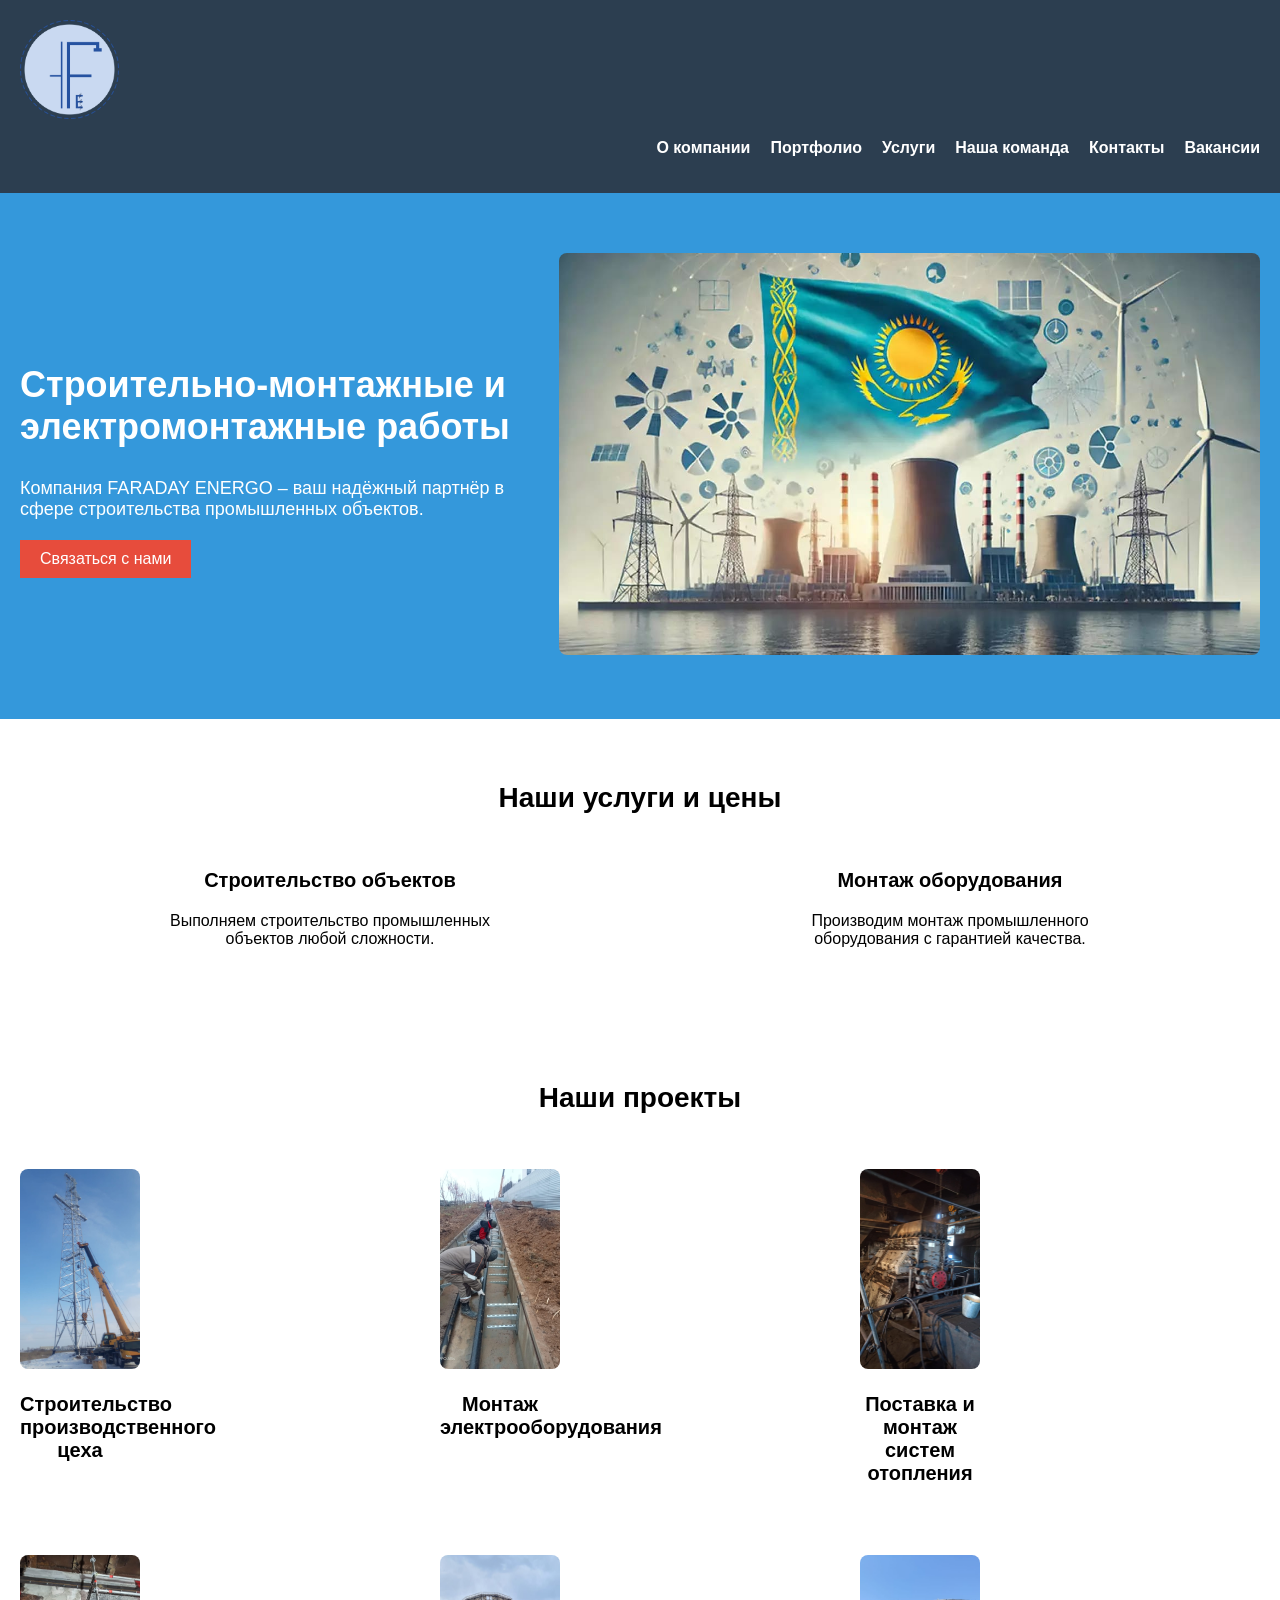
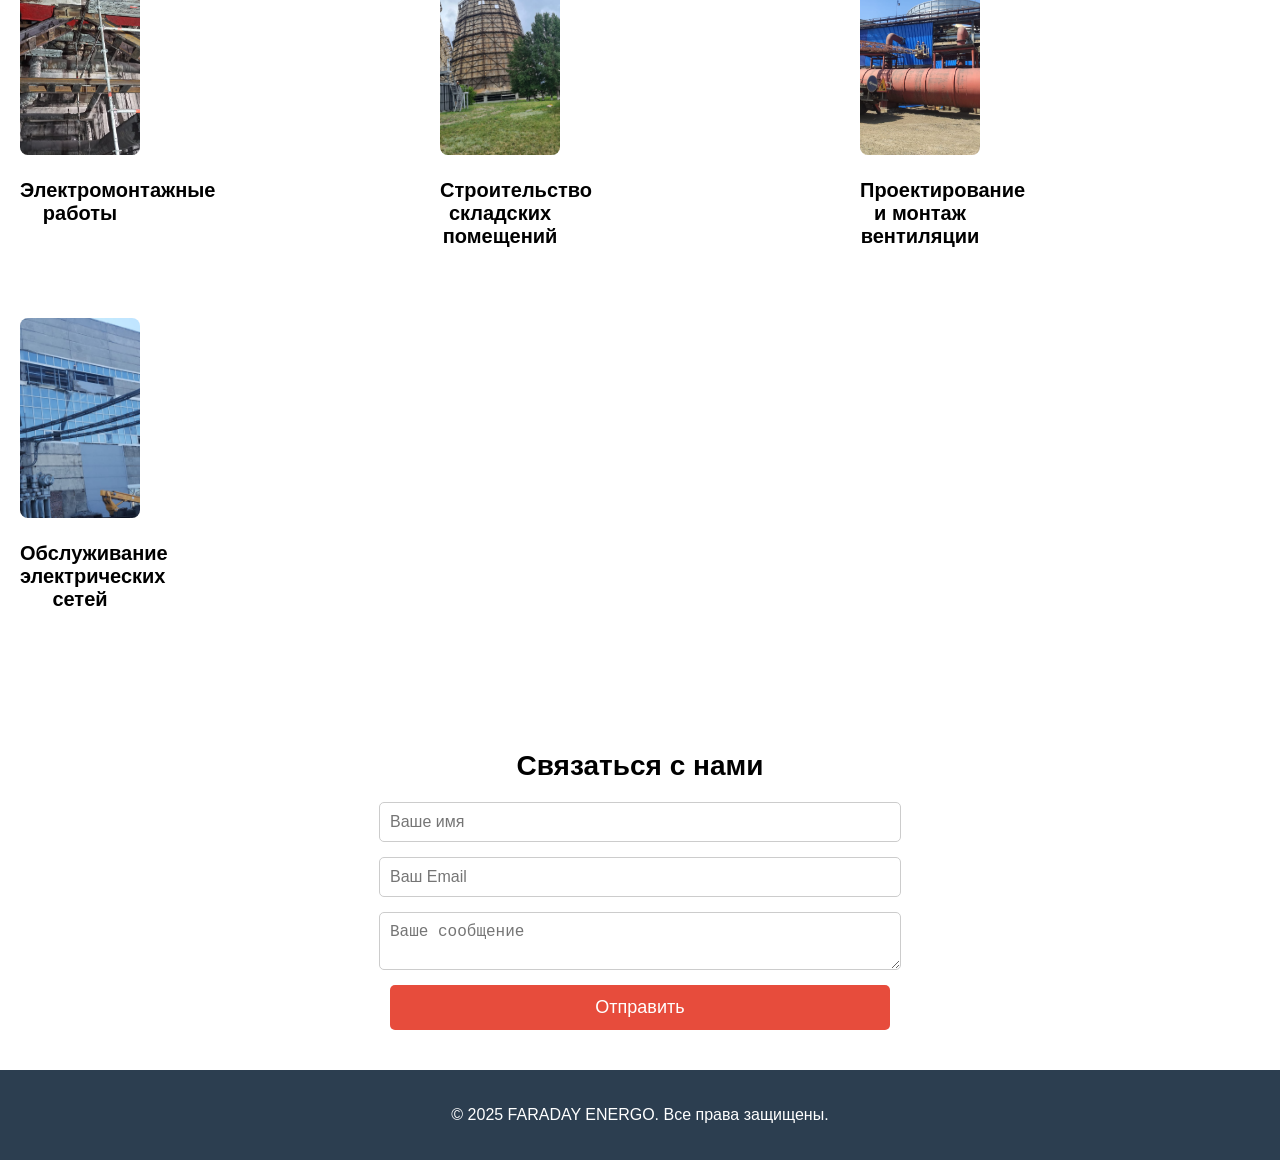
==== index.html @ 7bd8a4ba "Update and rename farad.html to index.html" ====
<!DOCTYPE html>
<html lang="ru">
<head>
    <meta charset="UTF-8">
    <meta name="viewport" content="width=device-width, initial-scale=1.0">
    <title>FARADAY ENERGO</title>
    <link rel="stylesheet" href="styles.css">
    <script defer src="script.js"></script>
</head>
<body>
    <header>
        <nav>
            <div class="logo">
                <img src="images/logo.png" alt="Логотип FARADAY ENERGO">
            </div>
            <ul class="nav-links">
                <li><a href="#about">О компании</a></li>
                <li><a href="#portfolio">Портфолио</a></li>
                <li><a href="#services">Услуги</a></li>
                <li><a href="#team">Наша команда</a></li>
                <li><a href="#contacts">Контакты</a></li>
                <li><a href="#vacancies">Вакансии</a></li>
            </ul>
        </nav>
    </header>
    
    <section class="hero">
        <div class="hero-content">
            <h1>Строительно-монтажные и электромонтажные работы</h1>
            <p>Компания FARADAY ENERGO – ваш надёжный партнёр в сфере строительства промышленных объектов.</p>
            <button class="btn" onclick="contactForm()">Связаться с нами</button>
        </div>
        <div class="hero-image">
            <img src="images/robot.jpg" alt="Робот в строительстве" />
        </div>
    </section>
    
    <section id="services" class="services">
        <h2>Наши услуги и цены</h2>
        <div class="service-list">
            <div class="service-item">
                <h3>Строительство объектов</h3>
                <p>Выполняем строительство промышленных объектов любой сложности.</p>
            </div>
            <div class="service-item">
                <h3>Монтаж оборудования</h3>
                <p>Производим монтаж промышленного оборудования с гарантией качества.</p>
            </div>
        </div>
    </section>
    
    <section id="portfolio" class="portfolio">
        <h2>Наши проекты</h2>
        <div class="portfolio-gallery">
            <div class="portfolio-item">
                <img src="images/project1.jpg" alt="Проект 1">
                <h3>Строительство производственного цеха</h3>
            </div>
            <div class="portfolio-item">
                <img src="images/project2.jpg" alt="Проект 2">
                <h3>Монтаж электрооборудования</h3>
            </div>
            <div class="portfolio-item">
                <img src="images/project3.jpg" alt="Проект 3">
                <h3>Поставка и монтаж систем отопления</h3>
            </div>
            <div class="portfolio-item">
                <img src="images/project4.jpg" alt="Проект 4">
                <h3>Электромонтажные работы</h3>
            </div>
            <div class="portfolio-item">
                <img src="images/project5.jpg" alt="Проект 5">
                <h3>Строительство складских помещений</h3>
            </div>
            <div class="portfolio-item">
                <img src="images/project6.jpg" alt="Проект 6">
                <h3>Проектирование и монтаж вентиляции</h3>
            </div>
            <div class="portfolio-item">
                <img src="images/project7.jpg" alt="Проект 7">
                <h3>Обслуживание электрических сетей</h3>
            </div>
        </div>
    </section>
    
    <section id="contacts" class="contacts">
        <h2>Связаться с нами</h2>
        <form action="#" method="post">
            <input type="text" name="name" placeholder="Ваше имя" required>
            <input type="email" name="email" placeholder="Ваш Email" required>
            <textarea name="message" placeholder="Ваше сообщение" required></textarea>
            <button type="submit" class="btn">Отправить</button>
        </form>
    </section>
    
    <footer>
        <p>© 2025 FARADAY ENERGO. Все права защищены.</p>
    </footer>
</body>
</html>
---- styles.css ----
/* Основные стили */
body {
    font-family: Arial, sans-serif;
    margin: 0;
    padding: 0;
}

header {
    background-color: #2c3e50;
    padding: 20px;
}

header .logo img {
    max-width: 8%;
    height: auto;
}
/* Уменьшаем логотип */
.logo img {
    max-width: 150px; /* Уменьшаем логотип до 150px */
    height: auto;
}

/* Уменьшаем изображение робота */
.hero-image img {
    max-width: 100%; /* Чтобы оно адаптировалось по ширине */
    height: auto;
}

nav ul {
    list-style: none;
    padding: 0;
    display: flex;
    justify-content: flex-end;
}

nav ul li {
    margin-left: 20px;
}

nav ul li a {
    color: white;
    text-decoration: none;
    font-weight: bold;
    font-size: 16px;
}

.hero {
    display: flex;
    justify-content: space-between;
    align-items: center;
    padding: 60px 20px;
    background-color: #3498db;
    color: white;
}

.hero-content {
    max-width: 50%;
}

.hero h1 {
    font-size: 36px;
}

.hero p {
    font-size: 18px;
    margin: 20px 0;
}

.hero-image img {
    max-width: 100%;
    height: auto;
    border-radius: 8px;
}

/* Мобильная версия */
@media (max-width: 768px) {
    .hero {
        flex-direction: column;
        text-align: center;
    }

    .hero-content {
        max-width: 100%;
    }

    .hero-image {
        margin-top: 20px;
    }
}


.btn {
    background-color: #e74c3c;
    border: none;
    color: white;
    padding: 10px 20px;
    cursor: pointer;
    font-size: 16px;
    transition: background-color 0.3s ease;
}

.btn:hover {
    background-color: #c0392b;
}

.services, .portfolio, .team, .contacts {
    padding: 40px 20px;
    text-align: center;
}

h2 {
    font-size: 28px;
    margin-bottom: 20px;
}

.service-list, .portfolio-gallery, .team-members {
    display: flex;
    justify-content: space-around;
    flex-wrap: wrap;
}

.service-item, .portfolio-item, .team-member {
    width: 30%;
    margin: 15px 0;
}

.service-item h3, .portfolio-item h3, .team-member h3 {
    font-size: 20px;
}

.contacts form {
    display: flex;
    flex-direction: column;
    align-items: center;
    gap: 15px;
    max-width: 500px;
    margin: 0 auto;
}

.contacts input, .contacts textarea {
    width: 100%;
    padding: 10px;
    font-size: 16px;
    border-radius: 5px;
    border: 1px solid #ccc;
}

.contacts button {
    width: 100%;
    padding: 12px;
    font-size: 18px;
    background-color: #e74c3c;
    border: none;
    color: white;
    border-radius: 5px;
    cursor: pointer;
    transition: background-color 0.3s;
}

.contacts button:hover {
    background-color: #c0392b;
}



footer {
    background-color: #2c3e50;
    color: white;
    padding: 20px;
    text-align: center;
}

/* Медиазапросы для адаптивности */
@media (max-width: 768px) {
    nav ul {
        flex-direction: column;
        text-align: center;
    }

    nav ul li {
        margin: 10px 0;
    }

    .hero h1 {
        font-size: 28px;
    }

    .hero p {
        font-size: 16px;
    }

    .service-item, .portfolio-item, .team-member {
        width: 100%;
    }

    .services, .portfolio, .team, .contacts {
        padding: 20px;
    }

    footer {
        font-size: 14px;
    }
}


/* Анимация для появления элементов */
.service-item, .portfolio-item, .team-member {
    opacity: 0;
    transform: translateY(20px);
    animation: fadeInUp 0.5s forwards;
}

@keyframes fadeInUp {
    to {
        opacity: 1;
        transform: translateY(0);
    }
}



/* Стили для галереи проектов */
.portfolio-gallery {
    display: grid;
    grid-template-columns: repeat(3, 1fr); /* 3 столбца для больших экранов */
    gap: 20px;
    margin-top: 40px;
}



/* Мобильная версия, когда уменьшаем количество колонок */
@media (max-width: 768px) {
    .portfolio-gallery {
        grid-template-columns: repeat(2, 1fr); /* 2 столбца на мобильных */
    }
}

@media (max-width: 480px) {
    .portfolio-gallery {
        grid-template-columns: 1fr; /* 1 столбец для маленьких экранов */
    }
}
/* Контейнер для проекта (с изображениями) */
.portfolio-item {
    text-align: center;
    position: relative;
}

/* Делаем фото квадратными */
.portfolio-item img {
    width: 100%; /* Ширина на 100% родительского блока */
    height: 200px; /* Высота для сохранения квадратной формы */
    object-fit: cover; /* Обрезаем изображение, чтобы оно оставалось в пределах блока */
    border-radius: 8px;
}

/* Для мобильных устройств (меньше 768px) */
@media (max-width: 768px) {
    .portfolio-gallery {
        grid-template-columns: repeat(2, 1fr); /* 2 колонки для мобильных */
    }

    .portfolio-item img {
        height: 150px; /* Меньше фото для мобильных устройств */
    }
}

/* Для еще меньших экранов */
@media (max-width: 480px) {
    .portfolio-gallery {
        grid-template-columns: 1fr; /* 1 колонка на самых маленьких экранах */
    }

    .portfolio-item img {
        height: 120px; /* Еще меньше для мобильных устройств */
    }
}
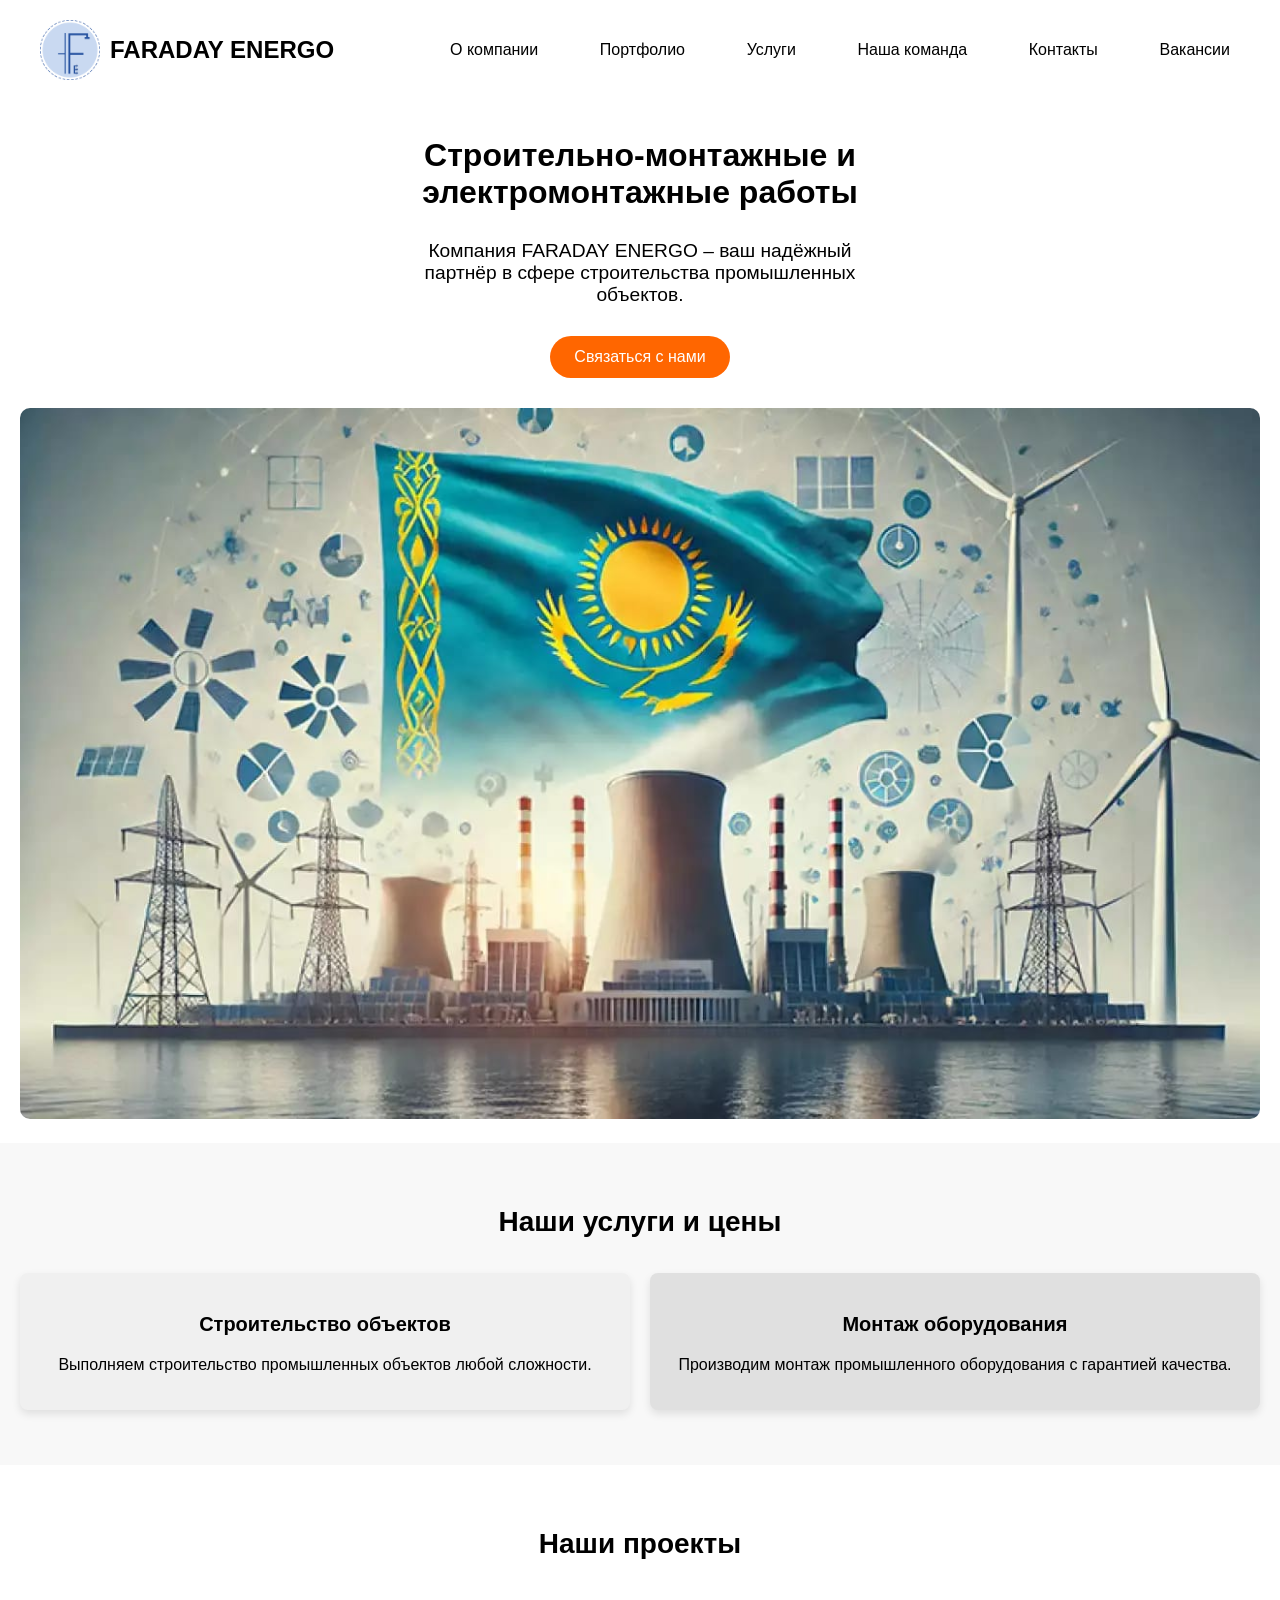
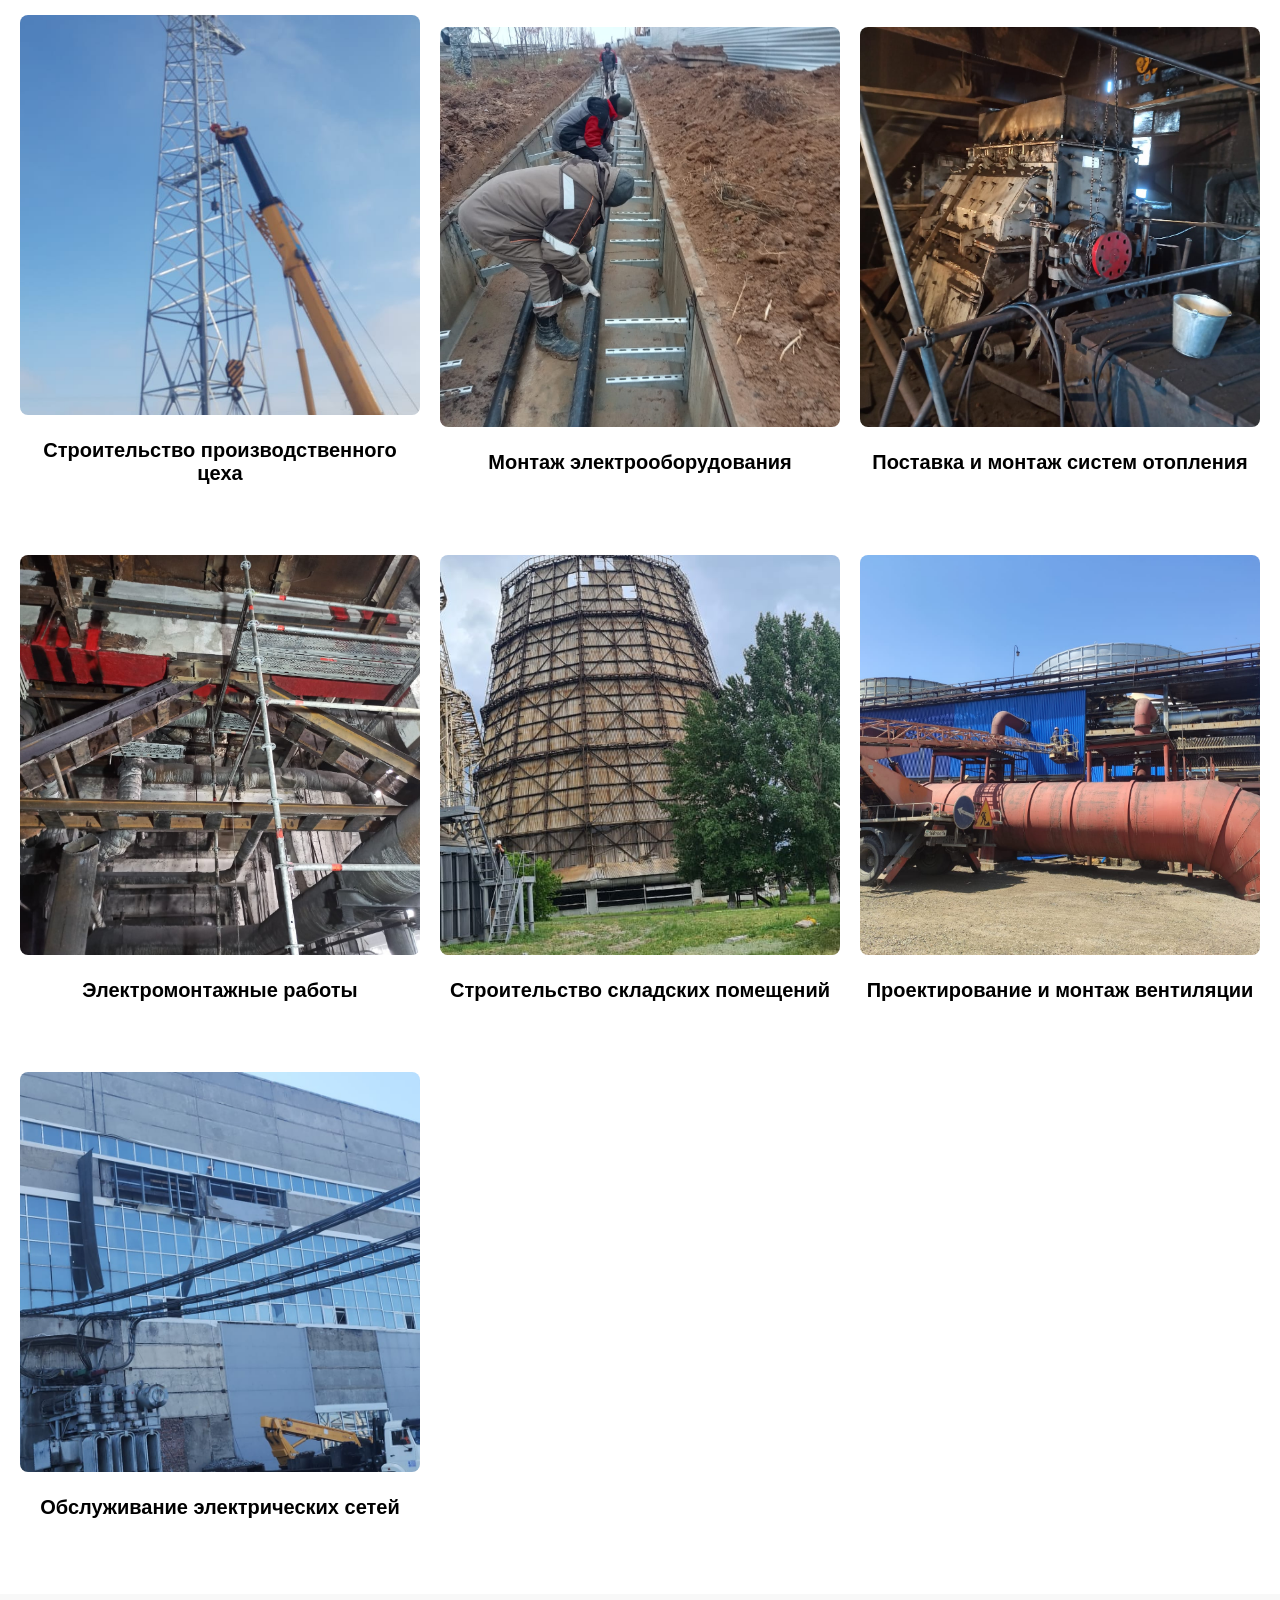
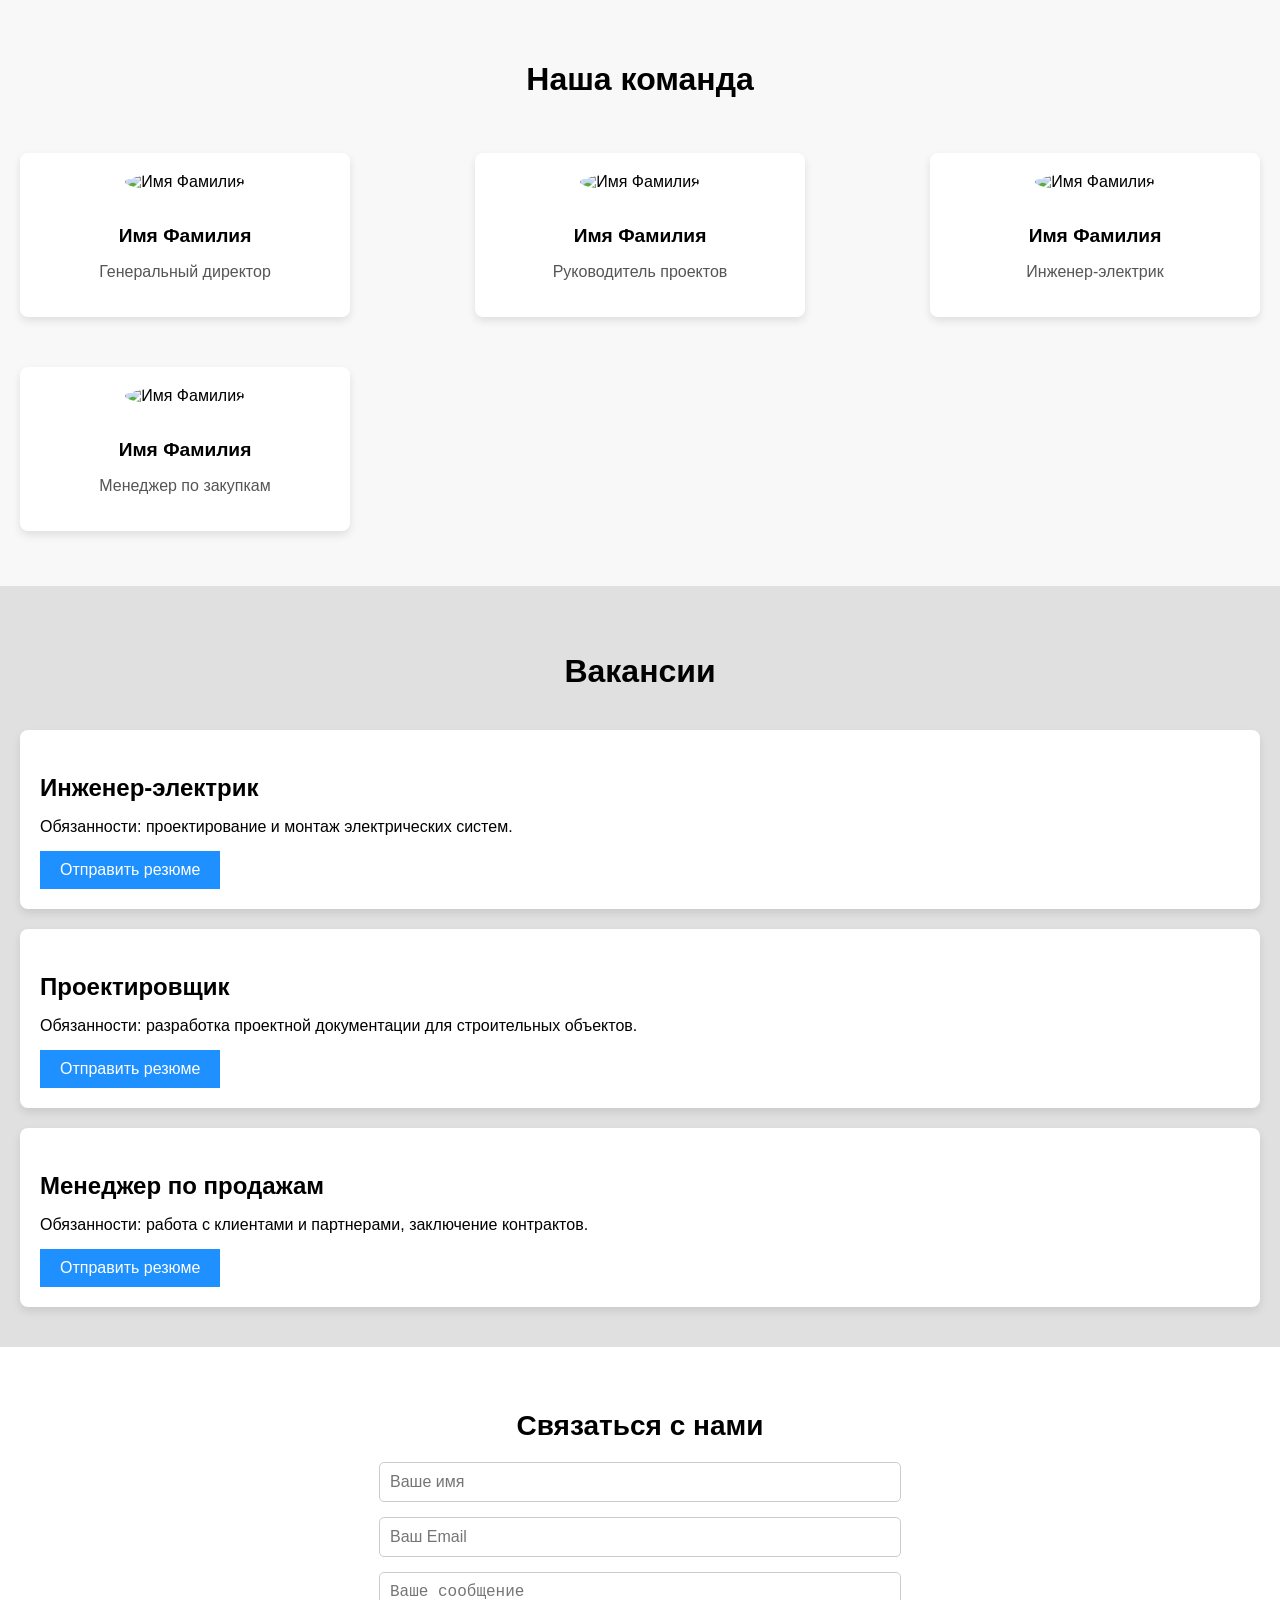
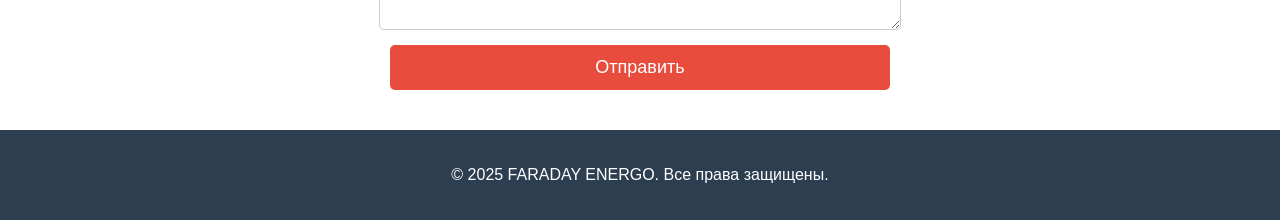
==== commit a6dd50f5: "burger adapt" ====
--- a/index.html
+++ b/index.html
@@ -12,14 +12,19 @@
         <nav>
             <div class="logo">
                 <img src="images/logo.png" alt="Логотип FARADAY ENERGO">
+                <span>FARADAY ENERGO</span>
+            </div>
+            <div class="burger" onclick="toggleMenu()">
+                <span id="burger-icon">&#9776;</span> <!-- Три полоски -->
+                <span id="close-icon">&#10006;</span> <!-- Крестик -->
             </div>
             <ul class="nav-links">
-                <li><a href="#about">О компании</a></li>
-                <li><a href="#portfolio">Портфолио</a></li>
-                <li><a href="#services">Услуги</a></li>
-                <li><a href="#team">Наша команда</a></li>
-                <li><a href="#contacts">Контакты</a></li>
-                <li><a href="#vacancies">Вакансии</a></li>
+                <li><a href="#about" onclick="closeMenu()">О компании</a></li>
+                <li><a href="#portfolio" onclick="closeMenu()">Портфолио</a></li>
+                <li><a href="#services" onclick="closeMenu()">Услуги</a></li>
+                <li><a href="#team" onclick="closeMenu()">Наша команда</a></li>
+                <li><a href="#contacts" onclick="closeMenu()">Контакты</a></li>
+                <li><a href="#vacancies" onclick="closeMenu()">Вакансии</a></li>
             </ul>
         </nav>
     </header>
@@ -38,11 +43,11 @@
     <section id="services" class="services">
         <h2>Наши услуги и цены</h2>
         <div class="service-list">
-            <div class="service-item">
+            <div class="service-item" style="background-color: #f0f0f0;">
                 <h3>Строительство объектов</h3>
                 <p>Выполняем строительство промышленных объектов любой сложности.</p>
             </div>
-            <div class="service-item">
+            <div class="service-item" style="background-color: #e0e0e0;">
                 <h3>Монтаж оборудования</h3>
                 <p>Производим монтаж промышленного оборудования с гарантией качества.</p>
             </div>
@@ -83,6 +88,53 @@
         </div>
     </section>
     
+    <section id="team" class="team">
+        <h2>Наша команда</h2>
+        <div class="team-members">
+            <div class="team-member">
+                <img src="images/team1.jpg" alt="Имя Фамилия">
+                <h3>Имя Фамилия</h3>
+                <p>Генеральный директор</p>
+            </div>
+            <div class="team-member">
+                <img src="images/team2.jpg" alt="Имя Фамилия">
+                <h3>Имя Фамилия</h3>
+                <p>Руководитель проектов</p>
+            </div>
+            <div class="team-member">
+                <img src="images/team3.jpg" alt="Имя Фамилия">
+                <h3>Имя Фамилия</h3>
+                <p>Инженер-электрик</p>
+            </div>
+            <div class="team-member">
+                <img src="images/team4.jpg" alt="Имя Фамилия">
+                <h3>Имя Фамилия</h3>
+                <p>Менеджер по закупкам</p>
+            </div>
+        </div>
+    </section>
+
+    <section id="vacancies" class="vacancies">
+        <h2>Вакансии</h2>
+        <div class="vacancy-list">
+            <div class="vacancy-item">
+                <h3>Инженер-электрик</h3>
+                <p>Обязанности: проектирование и монтаж электрических систем.</p>
+                <button class="btn">Отправить резюме</button>
+            </div>
+            <div class="vacancy-item">
+                <h3>Проектировщик</h3>
+                <p>Обязанности: разработка проектной документации для строительных объектов.</p>
+                <button class="btn">Отправить резюме</button>
+            </div>
+            <div class="vacancy-item">
+                <h3>Менеджер по продажам</h3>
+                <p>Обязанности: работа с клиентами и партнерами, заключение контрактов.</p>
+                <button class="btn">Отправить резюме</button>
+            </div>
+        </div>
+    </section>
+
     <section id="contacts" class="contacts">
         <h2>Связаться с нами</h2>
         <form action="#" method="post">
--- a/styles.css
+++ b/styles.css
@@ -6,85 +6,220 @@
 }
 
 header {
-    background-color: #2c3e50;
+    display: flex;
+    flex-direction: column;
+    align-items: center;
+    text-align: center;
+    padding: 10px 20px;
+}
+
+.logo {
+    display: flex;
+    align-items: center;
+    gap: 10px;
+}
+
+.logo img {
+    width: 60px; /* Уменьшаем лого */
+    height: auto;
+}
+
+.logo span {
+    font-size: 1.5rem;
+    font-weight: bold;
+}
+
+nav {
+    display: flex;
+    justify-content: space-between;
+    width: 100%;
+    max-width: 1200px;
+    align-items: center;
+    margin-top: 10px;
+}
+
+.nav-links {
+    display: flex;
+    justify-content: space-between;
+    width: 100%;
+    max-width: 800px;
+}
+
+.nav-links li {
+    list-style: none;
+}
+
+.nav-links li a {
+    text-decoration: none;
+    color: rgb(0, 0, 0);
+    font-size: 1rem;
+    padding: 10px;
+}
+
+.nav-links li:nth-child(-n+3) {
+    text-align: left;
+}
+
+.nav-links li:nth-child(n+4) {
+    text-align: right;
+}
+
+
+/* Стили для бургер-меню */
+/* Стили для бургер-меню */
+.burger {
+    display: none;
+    cursor: pointer;
+    font-size: 2rem;
+    position: absolute;
+    right: 20px;
+    top: 20px;
+    z-index: 100;
+    color: rgb(0, 0, 0); /* Цвет иконки */
+}
+
+#close-icon {
+    display: none; /* Изначально крестик скрыт */
+}
+
+/* Мобильная версия */
+@media (max-width: 768px) {
+    .burger {
+        display: block;
+    }
+
+    .nav-links {
+        position: fixed;
+        top: 0;
+        right: -100%;
+        width: 70%;
+        height: 100%;
+        background-color: #222; /* Тёмный фон */
+        color: white; /* Белый текст */
+        box-shadow: -4px 0 10px rgba(0, 0, 0, 0.5);
+        flex-direction: column;
+        align-items: center;
+        justify-content: center;
+        transition: right 0.3s ease-in-out;
+        display: flex;
+    }
+
+    .nav-links a {
+        color: white; /* Белый цвет ссылок */
+        font-size: 1.2rem;
+        padding: 10px 0;
+    }
+
+    .nav-links.active {
+        right: 0;
+    }
+
+    .burger.active #burger-icon {
+        display: none;
+    }
+
+    .burger.active #close-icon {
+        display: block;
+    }
+
+    /* Отключаем прокрутку при открытом меню */
+    body.no-scroll {
+        overflow: hidden;
+    }
+}
+
+
+/* Стили для секции "Наши услуги" */
+.services {
     padding: 20px;
-}
-
-header .logo img {
-    max-width: 8%;
-    height: auto;
-}
-/* Уменьшаем логотип */
-.logo img {
-    max-width: 150px; /* Уменьшаем логотип до 150px */
-    height: auto;
-}
-
-/* Уменьшаем изображение робота */
-.hero-image img {
-    max-width: 100%; /* Чтобы оно адаптировалось по ширине */
-    height: auto;
-}
-
-nav ul {
-    list-style: none;
-    padding: 0;
-    display: flex;
-    justify-content: flex-end;
-}
-
-nav ul li {
-    margin-left: 20px;
-}
-
-nav ul li a {
+    background-color: #f8f8f8;
+}
+
+.service-list {
+    display: flex;
+    gap: 20px;
+}
+
+.service-item {
+    padding: 20px;
+    flex: 1;
+    border-radius: 8px;
+    box-shadow: 0 4px 8px rgba(0, 0, 0, 0.1);
+}
+
+/* Анимация для прокрутки до секции */
+html {
+    scroll-behavior: smooth;
+}
+.hero {
+    display: flex;
+    flex-direction: column; /* Выстраивает элементы по вертикали */
+    align-items: center;
+    text-align: center;
+    padding: 20px;
+}
+
+.hero-content {
+    display: flex;
+    flex-direction: column; /* Центрируем содержимое */
+    align-items: center;
+    text-align: center;
+    max-width: 600px; /* Чтобы текст не растягивался на всю ширину */
+}
+
+.hero-content h1 {
+    font-size: 2rem;
+    margin-bottom: 10px;
+}
+
+.hero-content p {
+    font-size: 1.2rem;
+    max-width: 500px;
+    margin-bottom: 20px;
+    text-align: center;
+}
+
+.hero .btn {
+    background-color: #ff6600;
     color: white;
-    text-decoration: none;
-    font-weight: bold;
-    font-size: 16px;
-}
-
-.hero {
-    display: flex;
-    justify-content: space-between;
-    align-items: center;
-    padding: 60px 20px;
-    background-color: #3498db;
-    color: white;
-}
-
-.hero-content {
-    max-width: 50%;
-}
-
-.hero h1 {
-    font-size: 36px;
-}
-
-.hero p {
-    font-size: 18px;
-    margin: 20px 0;
-}
-
-.hero-image img {
+    font-size: 1rem;
+    padding: 12px 24px;
+    border: none;
+    border-radius: 25px;
+    cursor: pointer;
+    transition: background 0.3s;
+    margin: 10px;
+}
+
+.hero .btn:hover {
+    background-color: #cc5500;
+}
+
+
+.hero img {
     max-width: 100%;
     height: auto;
-    border-radius: 8px;
+    margin-top: 20px;
+    border-radius: 10px;
 }
 
 /* Мобильная версия */
 @media (max-width: 768px) {
-    .hero {
+    .nav-links {
         flex-direction: column;
         text-align: center;
     }
 
-    .hero-content {
-        max-width: 100%;
-    }
-
-    .hero-image {
-        margin-top: 20px;
+    .nav-links li {
+        text-align: center;
+    }
+
+    .hero h1 {
+        font-size: 1.8rem;
+    }
+
+    .hero p {
+        font-size: 1rem;
     }
 }
 
@@ -120,7 +255,7 @@
 }
 
 .service-item, .portfolio-item, .team-member {
-    width: 30%;
+    width: 100%;
     margin: 15px 0;
 }
 
@@ -225,6 +360,9 @@
     grid-template-columns: repeat(3, 1fr); /* 3 столбца для больших экранов */
     gap: 20px;
     margin-top: 40px;
+    justify-content: center;
+    align-items: center;
+
 }
 
 
@@ -245,12 +383,15 @@
 .portfolio-item {
     text-align: center;
     position: relative;
+    justify-content: center;
+    
+    align-items: center;
 }
 
 /* Делаем фото квадратными */
 .portfolio-item img {
     width: 100%; /* Ширина на 100% родительского блока */
-    height: 200px; /* Высота для сохранения квадратной формы */
+    height: 400px;
     object-fit: cover; /* Обрезаем изображение, чтобы оно оставалось в пределах блока */
     border-radius: 8px;
 }
@@ -262,7 +403,7 @@
     }
 
     .portfolio-item img {
-        height: 150px; /* Меньше фото для мобильных устройств */
+        height: 380px; /* Меньше фото для мобильных устройств */
     }
 }
 
@@ -273,6 +414,104 @@
     }
 
     .portfolio-item img {
-        height: 120px; /* Еще меньше для мобильных устройств */
-    }
-}
+        height: 300px; /* Еще меньше для мобильных устройств */
+    }
+}
+
+
+
+
+/* Стили для секции "Наша команда" */
+.team {
+    padding: 40px 20px;
+    background-color: #f8f8f8;
+}
+
+.team h2 {
+    text-align: center;
+    font-size: 2rem;
+    margin-bottom: 40px;
+}
+
+.team-members {
+    display: flex;
+    justify-content: space-between;
+    flex-wrap: wrap;
+    gap: 20px;
+}
+
+.team-member {
+    width: calc(25% - 20px);
+    background-color: #fff;
+    text-align: center;
+    padding: 20px;
+    border-radius: 8px;
+    box-shadow: 0 4px 8px rgba(0, 0, 0, 0.1);
+}
+
+.team-member img {
+    width: 100%;
+    height: auto;
+    border-radius: 50%;
+    max-width: 150px;
+    margin-bottom: 15px;
+}
+
+.team-member h3 {
+    font-size: 1.2rem;
+    font-weight: bold;
+    margin-bottom: 10px;
+}
+
+.team-member p {
+    font-size: 1rem;
+    color: #555;
+}
+
+/* Стили для секции "Вакансии" */
+.vacancies {
+    padding: 40px 20px;
+    background-color: #e0e0e0;
+}
+
+.vacancies h2 {
+    text-align: center;
+    font-size: 2rem;
+    margin-bottom: 40px;
+}
+
+.vacancy-list {
+    display: flex;
+    flex-direction: column;
+    gap: 20px;
+}
+
+.vacancy-item {
+    background-color: #fff;
+    padding: 20px;
+    border-radius: 8px;
+    box-shadow: 0 4px 8px rgba(0, 0, 0, 0.1);
+}
+
+.vacancy-item h3 {
+    font-size: 1.5rem;
+    font-weight: bold;
+    margin-bottom: 10px;
+}
+
+.vacancy-item p {
+    font-size: 1rem;
+    margin-bottom: 15px;
+}
+
+.vacancy-item .btn {
+    background-color: #1e90ff;
+    color: white;
+    padding: 10px 20px;
+    border: none;
+    cursor: pointer;
+}
+
+.vacancy-item .btn:hover {
+    background-color: #007acc;
+}
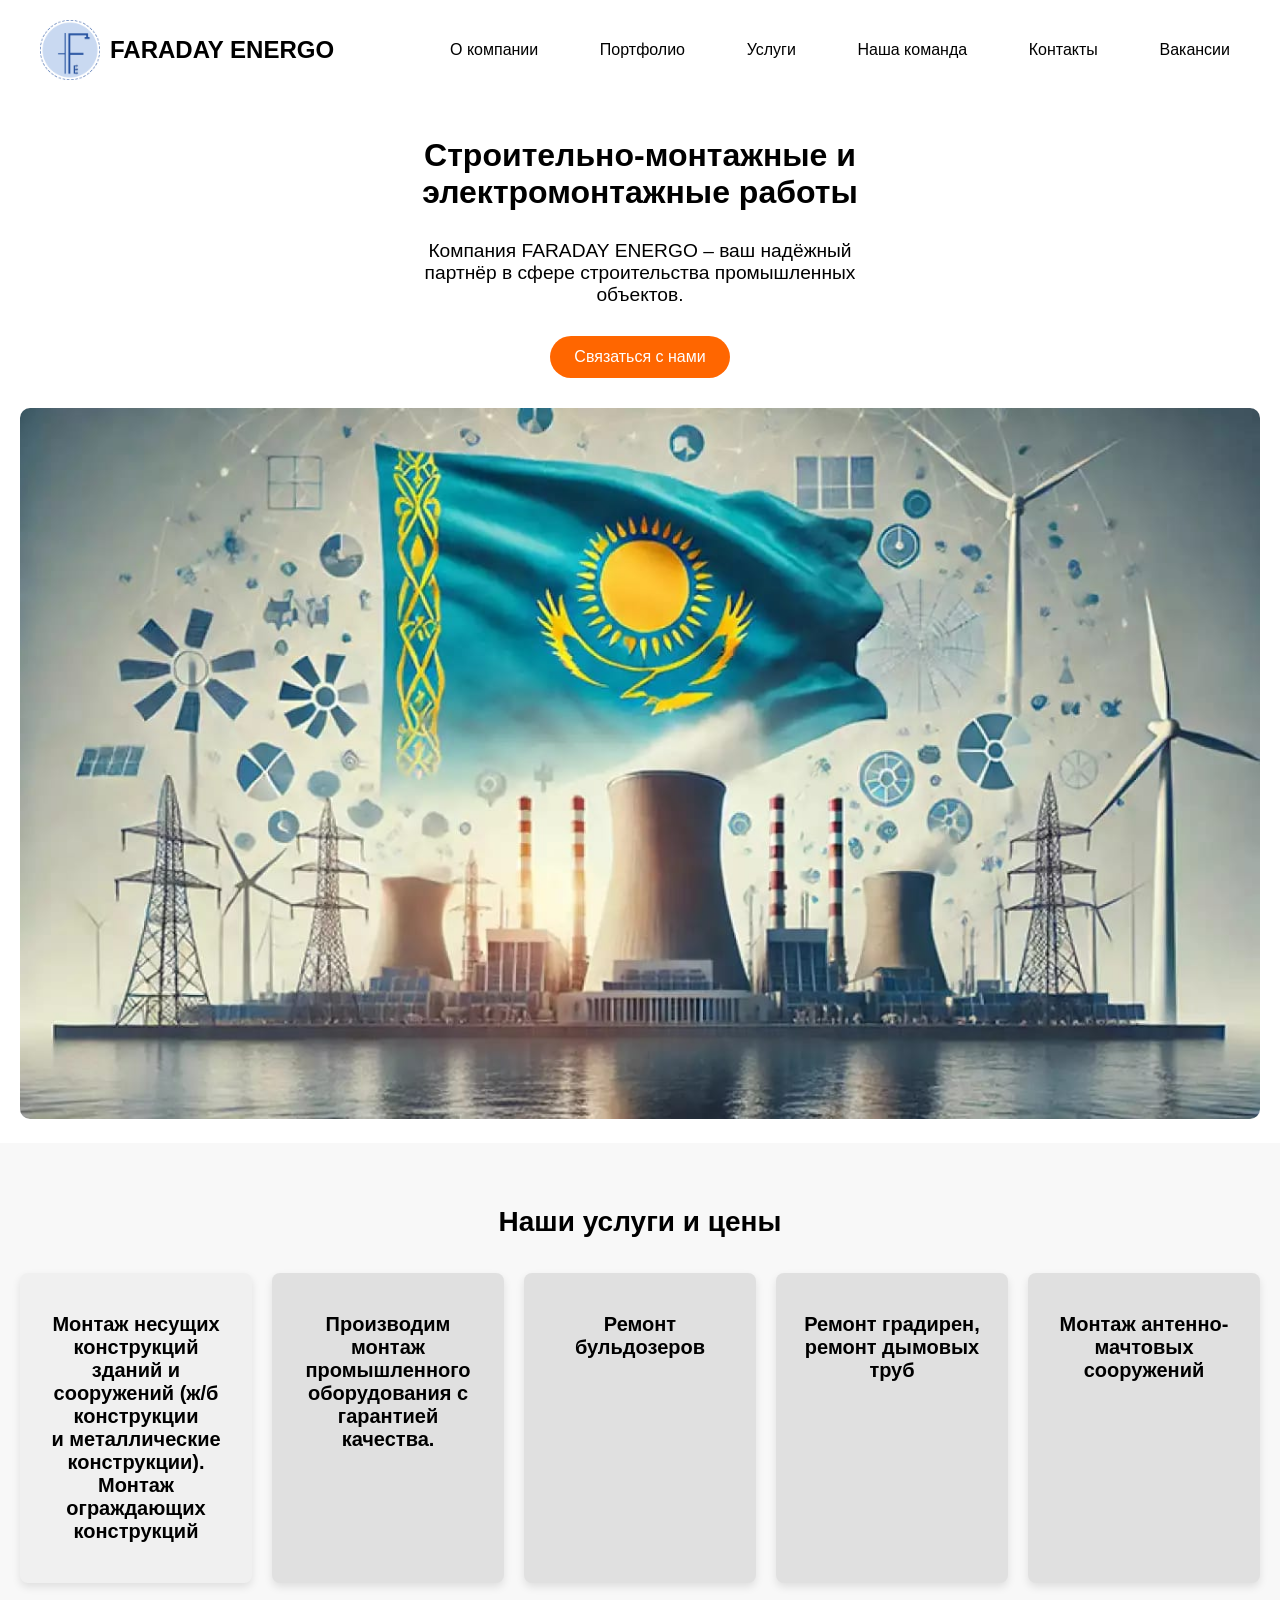
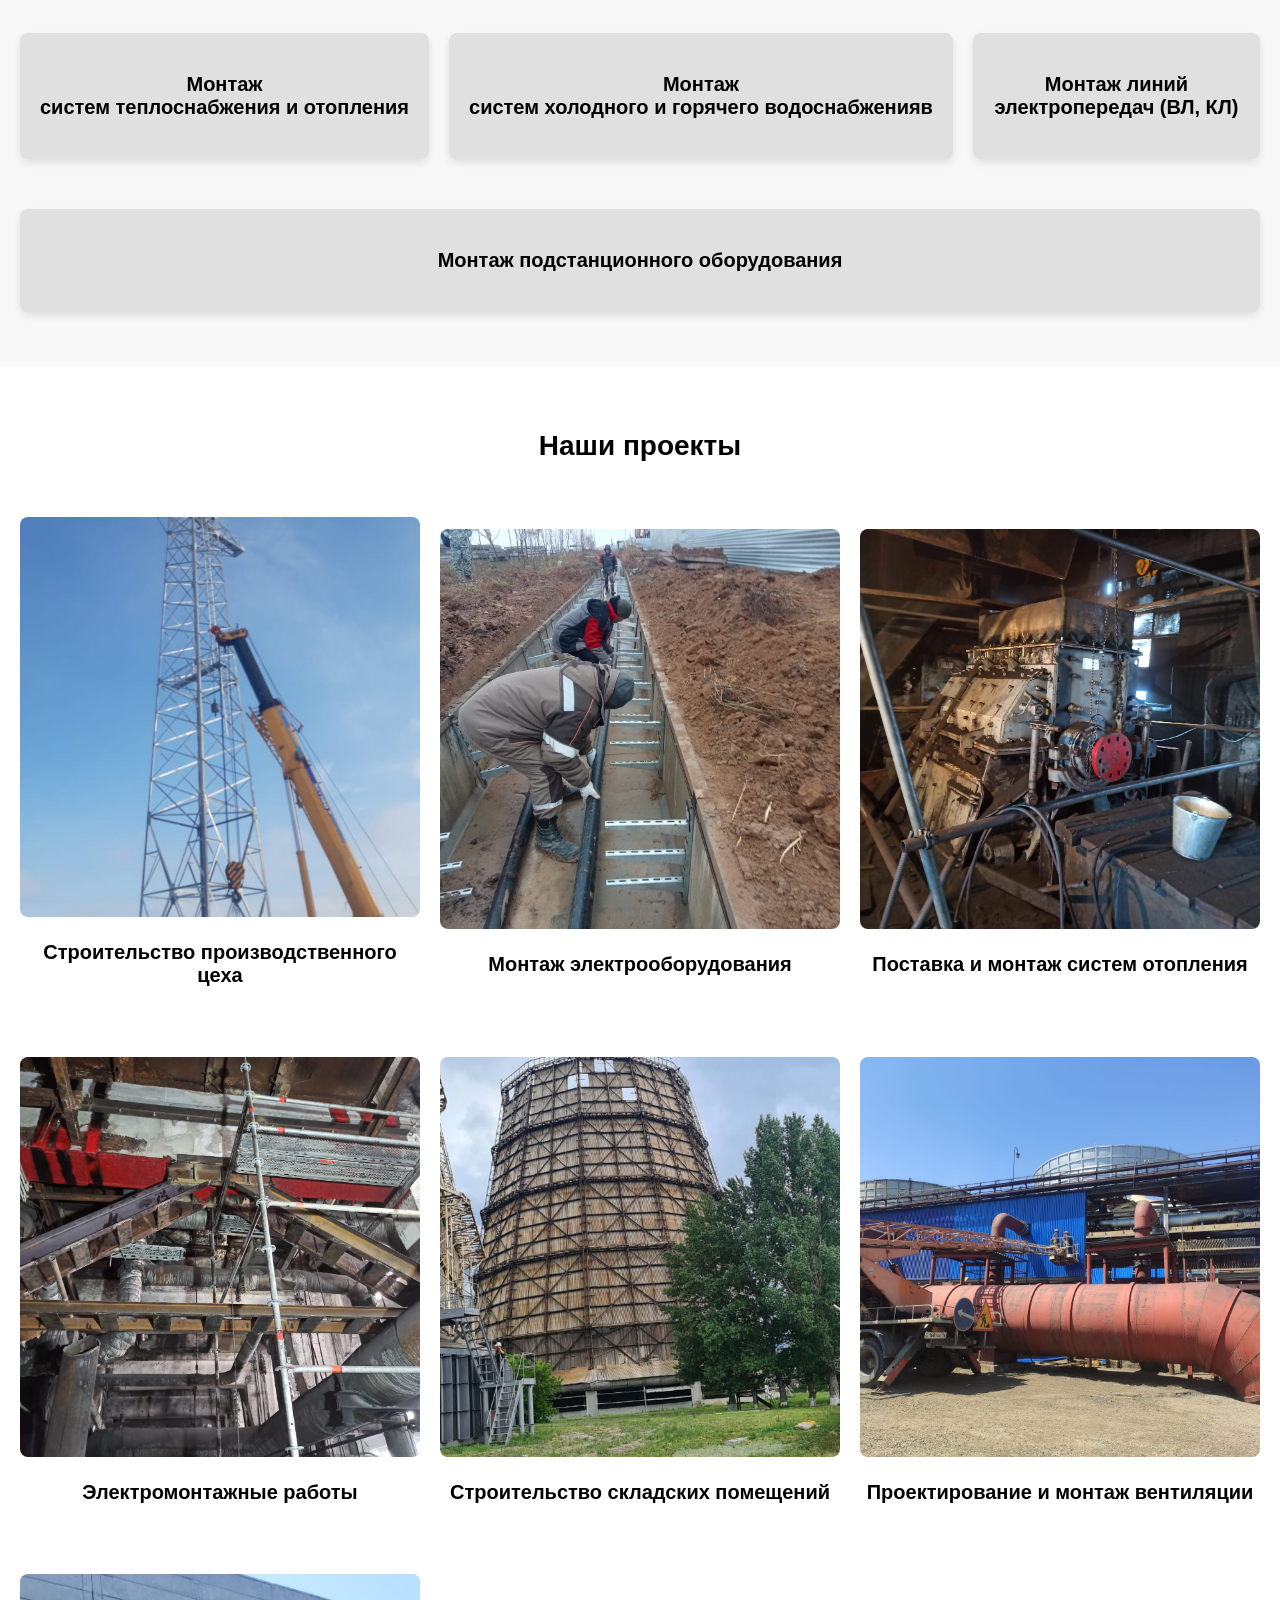
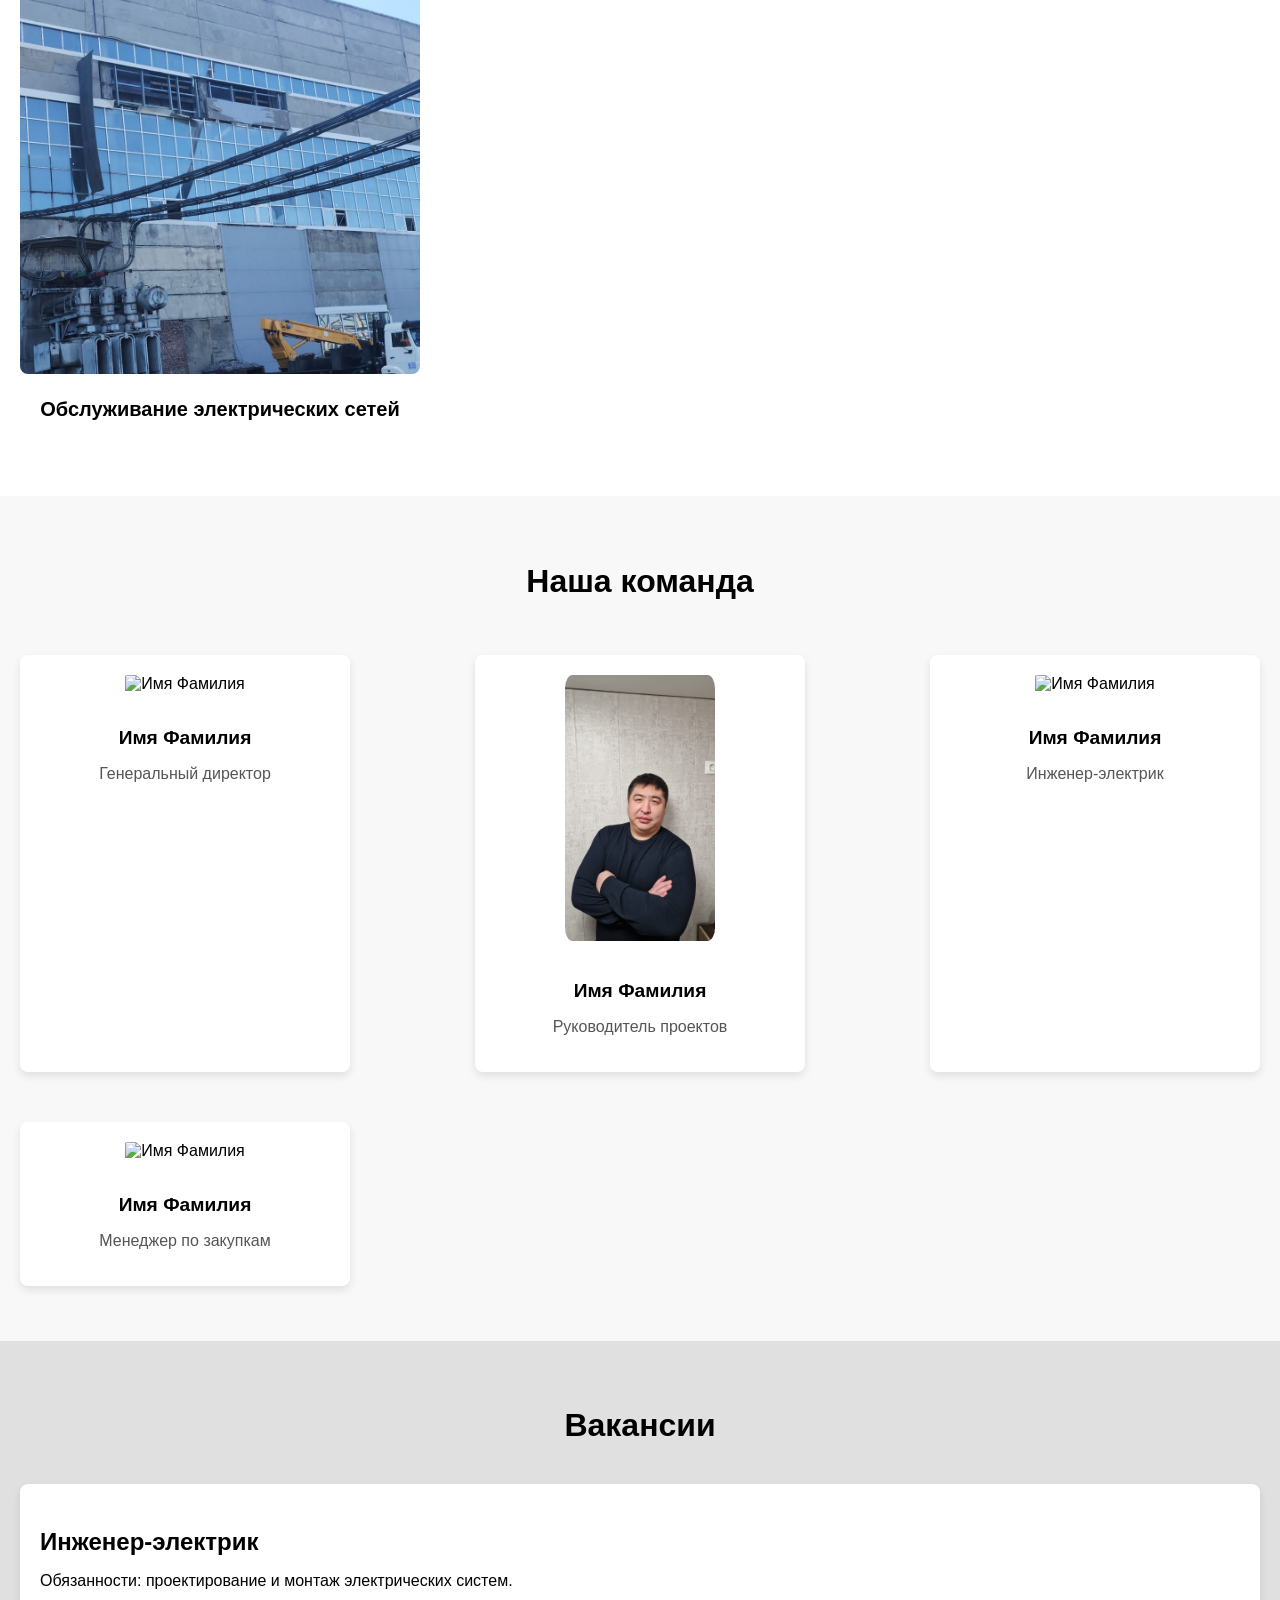
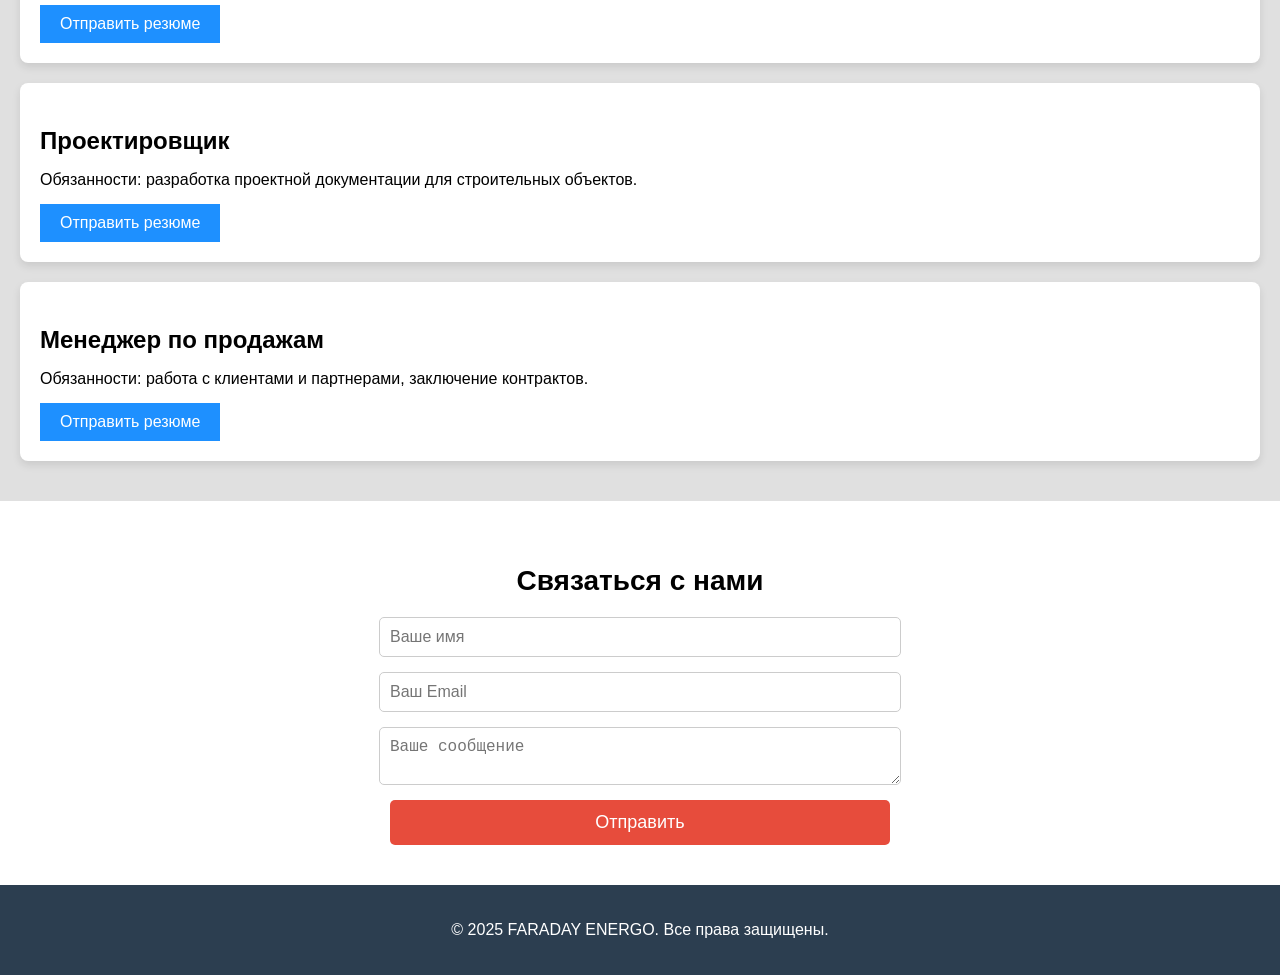
==== commit 6d85c65d: "contact photo" ====
--- a/index.html
+++ b/index.html
@@ -44,12 +44,31 @@
         <h2>Наши услуги и цены</h2>
         <div class="service-list">
             <div class="service-item" style="background-color: #f0f0f0;">
-                <h3>Строительство объектов</h3>
-                <p>Выполняем строительство промышленных объектов любой сложности.</p>
+                <h3>Монтаж несущих конструкций зданий и сооружений (ж/б конструкции и металлические конструкции). Монтаж ограждающих конструкций</h3>
             </div>
             <div class="service-item" style="background-color: #e0e0e0;">
-                <h3>Монтаж оборудования</h3>
-                <p>Производим монтаж промышленного оборудования с гарантией качества.</p>
+                <h3>Производим монтаж промышленного оборудования с гарантией качества.</h3>
+            </div>
+            <div class="service-item" style="background-color: #e0e0e0;">
+                <h3>Ремонт бульдозеров </h3>
+            </div>
+            <div class="service-item" style="background-color: #e0e0e0;">
+                <h3> Ремонт градирен, ремонт дымовых труб </h3>
+            </div>
+            <div class="service-item" style="background-color: #e0e0e0;">
+                <h3>Монтаж антенно-мачтовых сооружений</h3>
+            </div>
+            <div class="service-item" style="background-color: #e0e0e0;">
+                <h3>Монтаж систем теплоснабжения и отопления </h3>
+            </div>
+            <div class="service-item" style="background-color: #e0e0e0;">
+                <h3>Монтаж систем холодного и горячего водоснабженияв </h3>
+            </div>
+            <div class="service-item" style="background-color: #e0e0e0;">
+                <h3>Монтаж линий электропередач (ВЛ, КЛ) </h3>
+            </div>
+            <div class="service-item" style="background-color: #e0e0e0;">
+                <h3>Монтаж подстанционного оборудования </h3>
             </div>
         </div>
     </section>
@@ -137,16 +156,38 @@
 
     <section id="contacts" class="contacts">
         <h2>Связаться с нами</h2>
-        <form action="#" method="post">
+        <form action="send_mail.php" method="post">
             <input type="text" name="name" placeholder="Ваше имя" required>
             <input type="email" name="email" placeholder="Ваш Email" required>
             <textarea name="message" placeholder="Ваше сообщение" required></textarea>
             <button type="submit" class="btn">Отправить</button>
         </form>
     </section>
-    
     <footer>
         <p>© 2025 FARADAY ENERGO. Все права защищены.</p>
     </footer>
+    <script>
+        document.querySelector("form").addEventListener("submit", function(event) {
+            event.preventDefault(); // Предотвращаем стандартную отправку формы
+        
+            let formData = new FormData(this);
+            
+            fetch("send_mail.php", {
+                method: "POST",
+                body: formData
+            })
+            .then(response => response.text())
+            .then(data => {
+                if (data === "success") {
+                    alert("Ваше сообщение отправлено!");
+                    document.querySelector("form").reset(); // Очистить форму
+                } else {
+                    alert("Ошибка при отправке, попробуйте еще раз.");
+                }
+            })
+            .catch(error => console.error("Ошибка:", error));
+        });
+        </script>
+        
 </body>
 </html>
--- a/styles.css
+++ b/styles.css
@@ -452,7 +452,7 @@
 .team-member img {
     width: 100%;
     height: auto;
-    border-radius: 50%;
+    border-radius: 5%;
     max-width: 150px;
     margin-bottom: 15px;
 }
